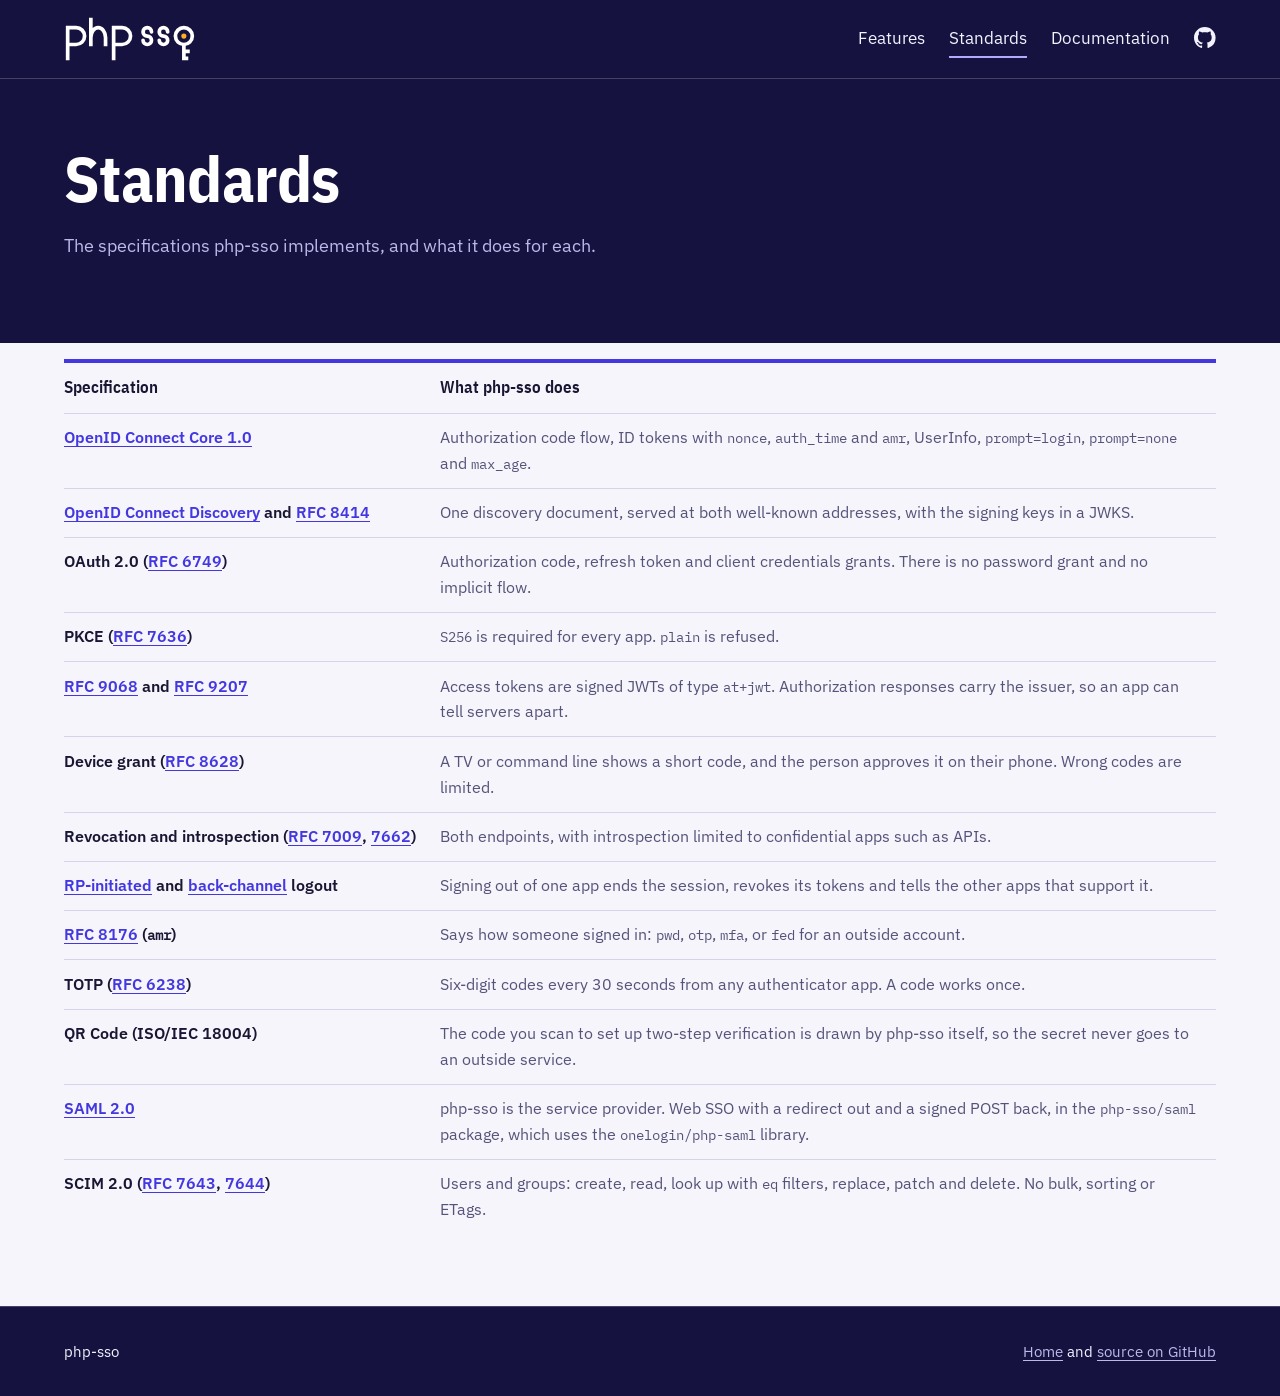
==== standards/index.html @ 942b8411 "Serve the standards page at /standards/ Drop the .html ending, as the documentation sites do. The ol" ====
<!doctype html>
<html lang="en">
<head>
  <meta charset="utf-8">
  <meta name="viewport" content="width=device-width, initial-scale=1">
  <title>Standards: php-sso</title>
  <meta name="description" content="The specifications php-sso implements, and what it does for each: OpenID Connect, OAuth 2.0 with PKCE, SAML, SCIM and authenticator codes.">
  <link rel="canonical" href="https://php-sso.github.io/standards/">
  <link rel="icon" href="/favicon.ico" sizes="48x48">
  <link rel="apple-touch-icon" href="/assets/apple-touch-icon.png">
  <link rel="manifest" href="/assets/site.webmanifest">
  <link rel="icon" href="/assets/favicon.svg" type="image/svg+xml">
  <meta name="theme-color" content="#15123f" media="(prefers-color-scheme: light)">
  <meta name="theme-color" content="#1a1752" media="(prefers-color-scheme: dark)">
  <meta property="og:type" content="website">
  <meta property="og:title" content="Standards: php-sso">
  <meta property="og:description" content="The specifications php-sso implements, and what it does for each.">
  <meta property="og:url" content="https://php-sso.github.io/standards/">
  <meta property="og:image" content="https://php-sso.github.io/assets/og-image.png">
  <meta property="og:image:width" content="1200">
  <meta property="og:image:height" content="630">
  <meta property="og:image:alt" content="php-sso: one sign-in for everything you run">
  <meta name="twitter:card" content="summary_large_image">
  <link rel="preload" href="/assets/fonts/ibm-plex-sans-condensed-latin-700-normal.woff2" as="font" type="font/woff2" crossorigin>
  <link rel="preload" href="/assets/fonts/ibm-plex-sans-latin-400-normal.woff2" as="font" type="font/woff2" crossorigin>
  <link rel="stylesheet" href="/assets/site.css">
</head>
<body>
  <a class="skip" href="#main">Skip to the content</a>

  <header class="top on-night">
    <div class="wrap">
      <a class="brand" href="/"><img src="/assets/php-sso-logo.svg" alt="php-sso" height="40"></a>
      <nav class="nav" aria-label="Main">
        <a href="/#features">Features</a>
        <a href="/standards/" aria-current="page">Standards</a>
        <a href="/#docs">Documentation</a>
        <a class="nav-icon" href="https://github.com/php-sso" aria-label="php-sso on GitHub" title="php-sso on GitHub"><svg viewBox="0 0 16 16" width="22" height="22" aria-hidden="true" focusable="false"><path fill-rule="evenodd" d="M8 0C3.58 0 0 3.58 0 8c0 3.54 2.29 6.53 5.47 7.59.4.07.55-.17.55-.38 0-.19-.01-.82-.01-1.49-2.01.37-2.53-.49-2.69-.94-.09-.23-.48-.94-.82-1.13-.28-.15-.68-.52-.01-.53.63-.01 1.08.58 1.23.82.72 1.21 1.87.87 2.33.66.07-.52.28-.87.51-1.07-1.78-.2-3.64-.89-3.64-3.95 0-.87.31-1.59.82-2.15-.08-.2-.36-1.02.08-2.12 0 0 .67-.21 2.2.82.64-.18 1.32-.27 2-.27.68 0 1.36.09 2 .27 1.53-1.04 2.2-.82 2.2-.82.44 1.1.16 1.92.08 2.12.51.56.82 1.27.82 2.15 0 3.07-1.87 3.75-3.65 3.95.29.25.54.73.54 1.48 0 1.07-.01 1.93-.01 2.2 0 .21.15.46.55.38A8.013 8.013 0 0016 8c0-4.42-3.58-8-8-8z"/></svg></a>
      </nav>
    </div>
  </header>

  <main id="main">
    <div class="on-night">
      <div class="wrap page-head">
        <h1>Standards</h1>
        <p>The specifications php-sso implements, and what it does for each.</p>
      </div>
    </div>

    <div class="wrap page-body">
      <div class="table-wrap">
        <table>
          <thead><tr><th>Specification</th><th>What php-sso does</th></tr></thead>
          <tbody>
            <tr><td><a href="https://openid.net/specs/openid-connect-core-1_0.html">OpenID Connect Core 1.0</a></td><td>Authorization code flow, ID tokens with <code>nonce</code>, <code>auth_time</code> and <code>amr</code>, UserInfo, <code>prompt=login</code>, <code>prompt=none</code> and <code>max_age</code>.</td></tr>
            <tr><td><a href="https://openid.net/specs/openid-connect-discovery-1_0.html">OpenID Connect Discovery</a> and <a href="https://www.rfc-editor.org/rfc/rfc8414">RFC 8414</a></td><td>One discovery document, served at both well-known addresses, with the signing keys in a JWKS.</td></tr>
            <tr><td>OAuth 2.0 (<a href="https://www.rfc-editor.org/rfc/rfc6749">RFC 6749</a>)</td><td>Authorization code, refresh token and client credentials grants. There is no password grant and no implicit flow.</td></tr>
            <tr><td>PKCE (<a href="https://www.rfc-editor.org/rfc/rfc7636">RFC 7636</a>)</td><td><code>S256</code> is required for every app. <code>plain</code> is refused.</td></tr>
            <tr><td><a href="https://www.rfc-editor.org/rfc/rfc9068">RFC 9068</a> and <a href="https://www.rfc-editor.org/rfc/rfc9207">RFC 9207</a></td><td>Access tokens are signed JWTs of type <code>at+jwt</code>. Authorization responses carry the issuer, so an app can tell servers apart.</td></tr>
            <tr><td>Device grant (<a href="https://www.rfc-editor.org/rfc/rfc8628">RFC 8628</a>)</td><td>A TV or command line shows a short code, and the person approves it on their phone. Wrong codes are limited.</td></tr>
            <tr><td>Revocation and introspection (<a href="https://www.rfc-editor.org/rfc/rfc7009">RFC 7009</a>, <a href="https://www.rfc-editor.org/rfc/rfc7662">7662</a>)</td><td>Both endpoints, with introspection limited to confidential apps such as APIs.</td></tr>
            <tr><td><a href="https://openid.net/specs/openid-connect-rpinitiated-1_0.html">RP-initiated</a> and <a href="https://openid.net/specs/openid-connect-backchannel-1_0.html">back-channel</a> logout</td><td>Signing out of one app ends the session, revokes its tokens and tells the other apps that support it.</td></tr>
            <tr><td><a href="https://www.rfc-editor.org/rfc/rfc8176">RFC 8176</a> (<code>amr</code>)</td><td>Says how someone signed in: <code>pwd</code>, <code>otp</code>, <code>mfa</code>, or <code>fed</code> for an outside account.</td></tr>
            <tr><td>TOTP (<a href="https://www.rfc-editor.org/rfc/rfc6238">RFC 6238</a>)</td><td>Six-digit codes every 30 seconds from any authenticator app. A code works once.</td></tr>
            <tr><td>QR Code (ISO/IEC 18004)</td><td>The code you scan to set up two-step verification is drawn by php-sso itself, so the secret never goes to an outside service.</td></tr>
            <tr><td><a href="https://docs.oasis-open.org/security/saml/Post2.0/sstc-saml-tech-overview-2.0.html">SAML 2.0</a></td><td>php-sso is the service provider. Web SSO with a redirect out and a signed POST back, in the <code>php-sso/saml</code> package, which uses the <code>onelogin/php-saml</code> library.</td></tr>
            <tr><td>SCIM 2.0 (<a href="https://www.rfc-editor.org/rfc/rfc7643">RFC 7643</a>, <a href="https://www.rfc-editor.org/rfc/rfc7644">7644</a>)</td><td>Users and groups: create, read, look up with <code>eq</code> filters, replace, patch and delete. No bulk, sorting or ETags.</td></tr>
          </tbody>
        </table>
      </div>
    </div>
  </main>

  <footer class="on-night">
    <div class="wrap">
      <span>php-sso</span>
      <span><a href="/">Home</a> and <a href="https://github.com/php-sso">source on GitHub</a></span>
    </div>
  </footer>
</body>
</html>
---- assets/site.css ----
/* php-sso marketing site. Plain CSS, no build step.
   Deep indigo bands open every page. Colour carries meaning: each way into php-sso has its own hue. */

@font-face { font-family: "IBM Plex Sans"; font-weight: 400; font-style: normal; font-display: swap; src: url("fonts/ibm-plex-sans-latin-400-normal.woff2") format("woff2"); }
@font-face { font-family: "IBM Plex Sans"; font-weight: 600; font-style: normal; font-display: swap; src: url("fonts/ibm-plex-sans-latin-600-normal.woff2") format("woff2"); }
@font-face { font-family: "IBM Plex Sans Condensed"; font-weight: 600; font-style: normal; font-display: swap; src: url("fonts/ibm-plex-sans-condensed-latin-600-normal.woff2") format("woff2"); }
@font-face { font-family: "IBM Plex Sans Condensed"; font-weight: 700; font-style: normal; font-display: swap; src: url("fonts/ibm-plex-sans-condensed-latin-700-normal.woff2") format("woff2"); }
@font-face { font-family: "IBM Plex Mono"; font-weight: 400; font-style: normal; font-display: swap; src: url("fonts/ibm-plex-mono-latin-400-normal.woff2") format("woff2"); }

:root {
  color-scheme: light dark;
  --paper: #f6f5fb;
  --surface: #ffffff;
  --wash: #ebe9f7;
  --ink: #181633;
  --muted: #55537a;
  --line: #d6d3ea;
  --primary: #4338e0;
  --primary-ink: #ffffff;
  --focus: #4338e0;
  --mark: #fff1c2;
  --mark-ink: #5c4300;

  --night: #15123f;
  --hub: #4f46e5;

  /* The ways in, by colour (these are the deeper versions for light backgrounds). */
  --c-password: #2f5fe0;
  --c-saml: #0b8e80;
  --c-social: #b7791f;
  --c-scim: #be3c79;
  --c-oidc: #4a8a1c;
  --c-core: #4338e0;

  --sans: "IBM Plex Sans", system-ui, -apple-system, "Segoe UI", sans-serif;
  --display: "IBM Plex Sans Condensed", "IBM Plex Sans", system-ui, -apple-system, "Segoe UI", sans-serif;
  --mono: "IBM Plex Mono", ui-monospace, "SF Mono", Menlo, Consolas, monospace;

  --gutter: clamp(1rem, 4vw, 2rem);
  --measure: 38rem;
}

@media (prefers-color-scheme: dark) {
  :root {
    --paper: #0c0a24;
    --surface: #16133f;
    --wash: #1a1750;
    --ink: #ecebfa;
    --muted: #aeabd8;
    --line: #2c2865;
    --primary: #a39dff;
    --primary-ink: #0c0a24;
    --focus: #a39dff;
    --mark: #3a3012;
    --mark-ink: #ffe08a;
    --night: #1a1752;
    --c-password: #7aa7ff;
    --c-saml: #3cc9b5;
    --c-social: #f2b84b;
    --c-scim: #e77ba6;
    --c-oidc: #8ad46a;
    --c-core: #a39dff;
  }
}

/* A deep indigo band. Everything inside reads its colours from these, so one component works on both. */
.on-night {
  --ink: #f3f2ff;
  --muted: #bcb9ea;
  --line: rgba(255, 255, 255, 0.2);
  --surface: rgba(255, 255, 255, 0.07);
  --primary: #b1abff;
  --primary-ink: #15123f;
  --focus: #ffffff;
  --c-password: #7aa7ff;
  --c-saml: #3cc9b5;
  --c-social: #f2b84b;
  --c-scim: #e77ba6;
  --c-oidc: #8ad46a;
  --c-core: #b1abff;
  background: var(--night);
  color: var(--ink);
}

*, *::before, *::after { box-sizing: border-box; }
html { -webkit-text-size-adjust: 100%; scroll-padding-top: 1rem; }
body { margin: 0; background: var(--paper); color: var(--ink); font: 400 1.0625rem/1.65 var(--sans); }
img, svg { max-width: 100%; }
a { color: var(--primary); text-underline-offset: 0.2em; }
a:hover { text-decoration-thickness: 2px; }
:focus-visible { outline: 3px solid var(--focus); outline-offset: 2px; border-radius: 2px; }
code, pre, kbd { font-family: var(--mono); font-size: 0.9em; }
p { margin: 0 0 1em; }
h1, h2, h3 { font-family: var(--display); font-weight: 700; line-height: 1.1; letter-spacing: -0.01em; margin: 0; text-wrap: balance; }
h2 { font-size: clamp(1.85rem, 3.4vw, 2.6rem); }
h3 { font-size: 1.25rem; font-weight: 600; }
ul, ol { padding-left: 1.2em; margin: 0 0 1em; }
li { margin-bottom: 0.4em; }
.sr { position: absolute; width: 1px; height: 1px; overflow: hidden; clip: rect(0 0 0 0); white-space: nowrap; }

.wrap { width: min(100% - 2 * var(--gutter), 72rem); margin-inline: auto; }
.skip { position: absolute; left: -999px; top: 0; background: #fff; color: var(--night); padding: 0.6rem 1rem; z-index: 10; }
.skip:focus { left: var(--gutter); }

/* Header */
.top { border-bottom: 1px solid var(--line); }
.top .wrap { display: flex; flex-wrap: wrap; align-items: center; justify-content: space-between; gap: 0.5rem 2rem; padding-block: 1rem; }
.brand { font: 700 1.5rem/1 var(--display); letter-spacing: -0.01em; color: var(--ink); text-decoration: none; display: inline-flex; align-items: center; gap: 0.6rem; }
.brand img { width: auto; height: 2.9rem; display: block; }
.nav { display: flex; flex-wrap: wrap; gap: 0.25rem 1.5rem; }
.nav a { color: var(--ink); text-decoration: none; padding-block: 0.25rem; border-bottom: 2px solid transparent; }
.nav a:hover, .nav a[aria-current="page"] { border-bottom-color: var(--c-core); }
@media (max-width: 30rem) { .nav { gap: 0.25rem 1.1rem; font-size: 0.97rem; } }
.nav .nav-icon { display: inline-flex; align-items: center; }
.nav .nav-icon svg { display: block; width: 1.35rem; height: 1.35rem; fill: currentColor; }

/* Buttons */
.btn { display: inline-block; font: 600 1rem/1 var(--sans); padding: 0.9rem 1.3rem; border: 2px solid var(--primary); background: var(--primary); color: var(--primary-ink); border-radius: 4px; text-decoration: none; cursor: pointer; }
.btn:hover { text-decoration: underline; }
.actions { display: flex; flex-wrap: wrap; gap: 0.75rem 1.5rem; align-items: center; margin-top: 1.75rem; }

/* Hero: the headline, and three passes: three people who got in in three ways */
.hero { padding-block: clamp(2.5rem, 7vw, 5rem) clamp(3rem, 7vw, 5rem); }
.hero .wrap { display: grid; gap: 3rem 4rem; align-items: center; }
@media (min-width: 62rem) { .hero .wrap { grid-template-columns: minmax(0, 1.05fr) minmax(0, 0.95fr); } }
.hero h1 { font-size: clamp(2.8rem, 6vw, 5rem); line-height: 0.98; letter-spacing: -0.02em; color: #fff; }
.lead { font-size: 1.25rem; line-height: 1.55; color: var(--muted); max-width: var(--measure); margin-top: 1.25rem; }

.passes { margin: 0; }
.passes figcaption { margin-top: 1.1rem; max-width: 27rem; margin-inline: auto 0; font-size: 0.95rem; line-height: 1.5; color: var(--muted); }
.stack { position: relative; height: 23.6rem; width: min(100%, 27rem); margin-inline: auto 0; }
.pass { --on: #15123f; position: absolute; width: calc(100% - 3rem); background: #ffffff; color: #181633; border-radius: 10px; overflow: hidden; box-shadow: 0 22px 44px -20px rgba(4, 3, 24, 0.75); animation: settle 0.7s cubic-bezier(0.2, 0.7, 0.2, 1) both; }
.pass header { display: flex; align-items: center; gap: 0.85rem; background: var(--c); color: var(--on); padding: 0.75rem 1rem; }
.avatar { flex: none; width: 2.4rem; height: 2.4rem; border-radius: 50%; background: var(--on); color: var(--c); display: grid; place-items: center; font: 700 1rem/1 var(--display); font-style: normal; }
.pass header b { display: block; font: 700 1.3rem/1.1 var(--display); letter-spacing: -0.01em; }
.pass header span { display: block; font-size: 0.85rem; font-weight: 600; line-height: 1.3; margin-top: 0.1rem; }
.pass dl { margin: 0; padding: 0.6rem 1rem 0.7rem; font-size: 0.92rem; }
.pass dl div { display: flex; gap: 0.75rem; padding: 0.25rem 0; border-top: 1px solid #e4e2f1; }
.pass dl div:first-child { border-top: 0; }
.pass dt { flex: none; width: 4.2rem; color: #55537a; }
.pass dd { margin: 0; }
.pass .amr { margin: 0; padding: 0.7rem 1rem; background: #f2f0fb; border-top: 1px solid #e4e2f1; font-size: 0.85rem; }
.pass mark { background: #fff1c2; color: #5c4300; padding: 0.1em 0.3em; border-radius: 2px; }
.p3 { top: 0; left: 3rem; animation-delay: 0.1s; }
.p2 { top: 4.3rem; left: 1.5rem; animation-delay: 0.3s; }
.p1 { top: 8.6rem; left: 0; animation-delay: 0.5s; }
@keyframes settle { from { opacity: 0; transform: translateY(1.5rem); } to { opacity: 1; transform: none; } }
@media (prefers-reduced-motion: reduce) { .pass { animation: none; } }

/* Narrower than two columns: the passes stack, each fully visible */
@media (max-width: 61.99rem) {
  .stack { position: static; height: auto; display: grid; gap: 1rem; width: 100%; max-width: 30rem; margin-inline: 0; }
  .pass { position: static; width: 100%; }
  .passes figcaption { margin-inline: 0; }
}

/* The sign-in you can try */
.try { border: 1px solid var(--line); border-radius: 8px; background: var(--surface); overflow: hidden; }
.try-bar { display: flex; align-items: center; gap: 0.75rem; padding: 0.55rem 0.9rem; background: var(--wash); border-bottom: 1px solid var(--line); font: 400 0.8rem/1.2 var(--mono); color: var(--muted); }
.try-bar i { width: 0.6rem; height: 0.6rem; border-radius: 50%; background: var(--line); display: inline-block; }
.try-body { padding: 1.25rem 1.25rem 1rem; min-height: 15rem; }
.try-body .step-title { font: 700 1.5rem/1.15 var(--display); letter-spacing: -0.01em; margin: 0 0 0.4rem; color: var(--ink); }
.try-body p { color: var(--muted); font-size: 0.97rem; line-height: 1.55; margin-bottom: 0.9rem; }
.try label { display: block; font-weight: 600; font-size: 0.95rem; margin-bottom: 0.3rem; }
.try input[type="email"], .try input[type="password"], .try input[type="text"] { width: 100%; font: 400 1rem/1.3 var(--sans); padding: 0.65rem 0.75rem; border: 1px solid var(--muted); border-radius: 4px; background: var(--paper); color: var(--ink); }
.try .row { display: flex; flex-wrap: wrap; gap: 0.5rem 0.75rem; margin-top: 0.9rem; align-items: center; }
.try .try-btn { font: 600 0.97rem/1 var(--sans); padding: 0.7rem 1.1rem; border-radius: 4px; border: 2px solid var(--primary); background: var(--primary); color: var(--primary-ink); cursor: pointer; }
.try .try-btn:hover { text-decoration: underline; }
.try .link { font: 400 0.95rem/1.3 var(--sans); background: none; border: 0; padding: 0.2rem 0; color: var(--primary); text-decoration: underline; text-underline-offset: 0.2em; cursor: pointer; }
.try .chips { display: flex; flex-wrap: wrap; gap: 0.4rem 1rem; margin-top: 0.6rem; font-size: 0.9rem; }
.try .err { background: var(--mark); color: var(--mark-ink); padding: 0.4rem 0.6rem; border-radius: 4px; margin: 0.6rem 0 0; font-size: 0.92rem; }
.try .try-switch { display: flex; gap: 0.6rem; align-items: flex-start; margin: 0; padding: 0.8rem 1.25rem; border-top: 1px solid var(--line); font-size: 0.95rem; font-weight: 400; cursor: pointer; }
.try .try-switch input { margin-top: 0.3rem; flex: none; width: 1.05rem; height: 1.05rem; accent-color: var(--primary); }
.try .try-switch span { color: var(--muted); }
.try .try-switch b { display: block; color: var(--ink); font-weight: 600; }
.try-token { border-top: 1px solid var(--line); background: var(--wash); padding: 1rem 1.25rem 1.1rem; }
.try-token h3 { font-size: 1.05rem; margin-bottom: 0.5rem; }
.try-token pre { margin: 0; overflow-x: auto; font-size: 0.82rem; line-height: 1.6; padding: 0.75rem 0.9rem; background: var(--surface); border: 1px solid var(--line); border-radius: 4px; }
.try-token mark { background: var(--mark); color: var(--mark-ink); padding: 0.1em 0.25em; border-radius: 2px; }
.try-token .why { margin: 0.75rem 0 0.5rem; font-size: 0.95rem; }
.try-fine { font-size: 0.85rem; color: var(--muted); padding: 0.1rem 1.25rem 1rem; margin: 0; }

/* Bands */
.band { padding-block: clamp(3rem, 6vw, 4.75rem); }
.band.wash { background: var(--wash); }
.band-head { max-width: var(--measure); margin-bottom: 2rem; }
.band-head p { color: var(--muted); margin: 0.9rem 0 0; }

/* The ledger of what you get: each group has its own colour and its own rows */
.group { --gc: var(--c-core); display: grid; gap: 0.75rem 2.5rem; padding-block: 1.5rem; border-top: 4px solid var(--gc); }
@media (min-width: 52rem) { .group { grid-template-columns: 12rem minmax(0, 1fr); } .group > h3 { position: sticky; top: 1rem; align-self: start; } }
.group > h3 { color: var(--ink); }
.group dl { margin: 0; }
.group .item { display: grid; gap: 0.15rem 2rem; padding-block: 0.85rem; border-top: 1px solid var(--line); }
.group .item:first-child { border-top: 0; padding-top: 0; }
@media (min-width: 52rem) { .group .item { grid-template-columns: 15rem minmax(0, 1fr); } }
.group dt { font-weight: 600; }
.group dd { margin: 0; color: var(--muted); max-width: var(--measure); }

/* Two columns of prose next to a block */
.split { display: grid; gap: 2rem 3.5rem; align-items: start; }
@media (min-width: 56rem) { .split { grid-template-columns: minmax(0, 1fr) minmax(0, 1.1fr); } }
.split p { max-width: var(--measure); }

.facts { --fc: var(--c-core); margin: 0; border: 1px solid var(--line); border-top: 4px solid var(--fc); border-radius: 0 0 6px 6px; background: var(--surface); }
.facts div { display: grid; gap: 0.1rem 1.5rem; padding: 0.75rem 1rem; border-top: 1px solid var(--line); }
.facts div:first-child { border-top: 0; }
@media (min-width: 40rem) { .facts div { grid-template-columns: 7.5rem minmax(0, 1fr); } }
.facts dt { font-weight: 600; }
.facts dd { margin: 0; overflow-wrap: anywhere; }

/* SAML and SCIM, each in its own colour */
.lanes { display: grid; gap: 2rem 3rem; }
@media (min-width: 48rem) { .lanes { grid-template-columns: 1fr 1fr; } }
.lane { --lc: var(--c-core); border-top: 4px solid var(--lc); padding-top: 0.9rem; }
.lane h3 { margin-bottom: 0.8rem; }
.lane ul { padding-left: 1.1em; max-width: var(--measure); }
.lane li::marker { color: var(--lc); }

.plain { max-width: var(--measure); }
.notgot { columns: 1; margin-top: 1rem; max-width: 46rem; }
@media (min-width: 48rem) { .notgot { columns: 2; column-gap: 3rem; } }
.notgot li { break-inside: avoid; color: var(--muted); }

/* Tables on the standards page */
.table-wrap { overflow-x: auto; }
table { width: 100%; border-collapse: collapse; font-size: 0.98rem; }
th, td { text-align: left; vertical-align: top; padding: 0.7rem 1rem 0.7rem 0; border-top: 1px solid var(--line); }
thead th { border-top: 4px solid var(--c-core); font-family: var(--display); font-weight: 600; font-size: 1.05rem; }
td:first-child { font-weight: 600; white-space: nowrap; padding-right: 1.5rem; }
td:nth-child(2) { color: var(--muted); }

.page-head { padding-block: clamp(2.5rem, 6vw, 4rem); }
.page-head h1 { font-size: clamp(2.4rem, 5.5vw, 4rem); color: #fff; }
.page-head p { color: var(--muted); font-size: 1.15rem; max-width: var(--measure); margin-top: 1rem; }
.page-body { padding-block: 1rem clamp(3rem, 6vw, 4.5rem); }

footer { padding-block: 2rem; color: var(--muted); font-size: 0.95rem; border-top: 1px solid var(--line); }
footer .wrap { display: flex; flex-wrap: wrap; gap: 0.5rem 2rem; justify-content: space-between; }
footer a { color: var(--muted); }

@media (prefers-reduced-motion: reduce) { * { scroll-behavior: auto !important; } }

/* The install commands in the Documentation section: on their own line, never broken in the middle. */
#docs dd code { white-space: nowrap; }
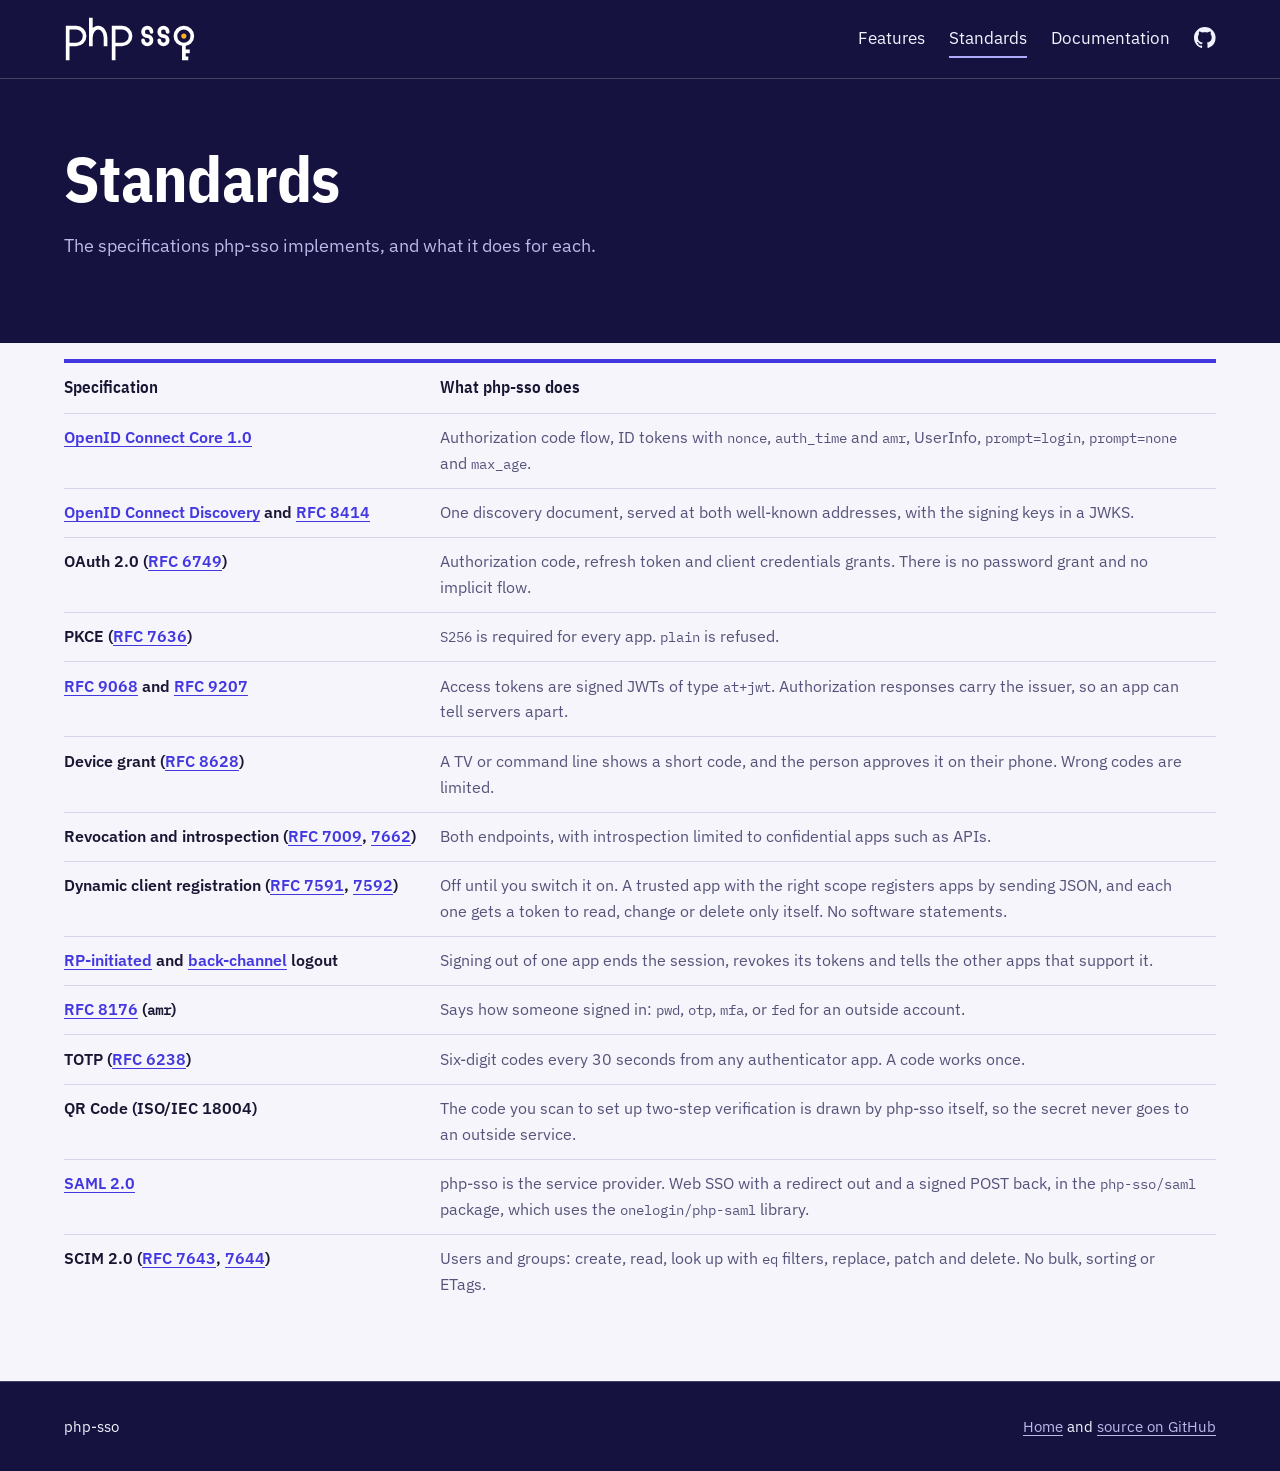
==== commit 62c46c1f: "Mention dynamic client registration" ====
--- a/standards/index.html
+++ b/standards/index.html
@@ -60,6 +60,7 @@
             <tr><td><a href="https://www.rfc-editor.org/rfc/rfc9068">RFC 9068</a> and <a href="https://www.rfc-editor.org/rfc/rfc9207">RFC 9207</a></td><td>Access tokens are signed JWTs of type <code>at+jwt</code>. Authorization responses carry the issuer, so an app can tell servers apart.</td></tr>
             <tr><td>Device grant (<a href="https://www.rfc-editor.org/rfc/rfc8628">RFC 8628</a>)</td><td>A TV or command line shows a short code, and the person approves it on their phone. Wrong codes are limited.</td></tr>
             <tr><td>Revocation and introspection (<a href="https://www.rfc-editor.org/rfc/rfc7009">RFC 7009</a>, <a href="https://www.rfc-editor.org/rfc/rfc7662">7662</a>)</td><td>Both endpoints, with introspection limited to confidential apps such as APIs.</td></tr>
+            <tr><td>Dynamic client registration (<a href="https://www.rfc-editor.org/rfc/rfc7591">RFC 7591</a>, <a href="https://www.rfc-editor.org/rfc/rfc7592">7592</a>)</td><td>Off until you switch it on. A trusted app with the right scope registers apps by sending JSON, and each one gets a token to read, change or delete only itself. No software statements.</td></tr>
             <tr><td><a href="https://openid.net/specs/openid-connect-rpinitiated-1_0.html">RP-initiated</a> and <a href="https://openid.net/specs/openid-connect-backchannel-1_0.html">back-channel</a> logout</td><td>Signing out of one app ends the session, revokes its tokens and tells the other apps that support it.</td></tr>
             <tr><td><a href="https://www.rfc-editor.org/rfc/rfc8176">RFC 8176</a> (<code>amr</code>)</td><td>Says how someone signed in: <code>pwd</code>, <code>otp</code>, <code>mfa</code>, or <code>fed</code> for an outside account.</td></tr>
             <tr><td>TOTP (<a href="https://www.rfc-editor.org/rfc/rfc6238">RFC 6238</a>)</td><td>Six-digit codes every 30 seconds from any authenticator app. A code works once.</td></tr>
--- a/assets/site.css
+++ b/assets/site.css
@@ -218,9 +218,6 @@
 .lane li::marker { color: var(--lc); }
 
 .plain { max-width: var(--measure); }
-.notgot { columns: 1; margin-top: 1rem; max-width: 46rem; }
-@media (min-width: 48rem) { .notgot { columns: 2; column-gap: 3rem; } }
-.notgot li { break-inside: avoid; color: var(--muted); }
 
 /* Tables on the standards page */
 .table-wrap { overflow-x: auto; }
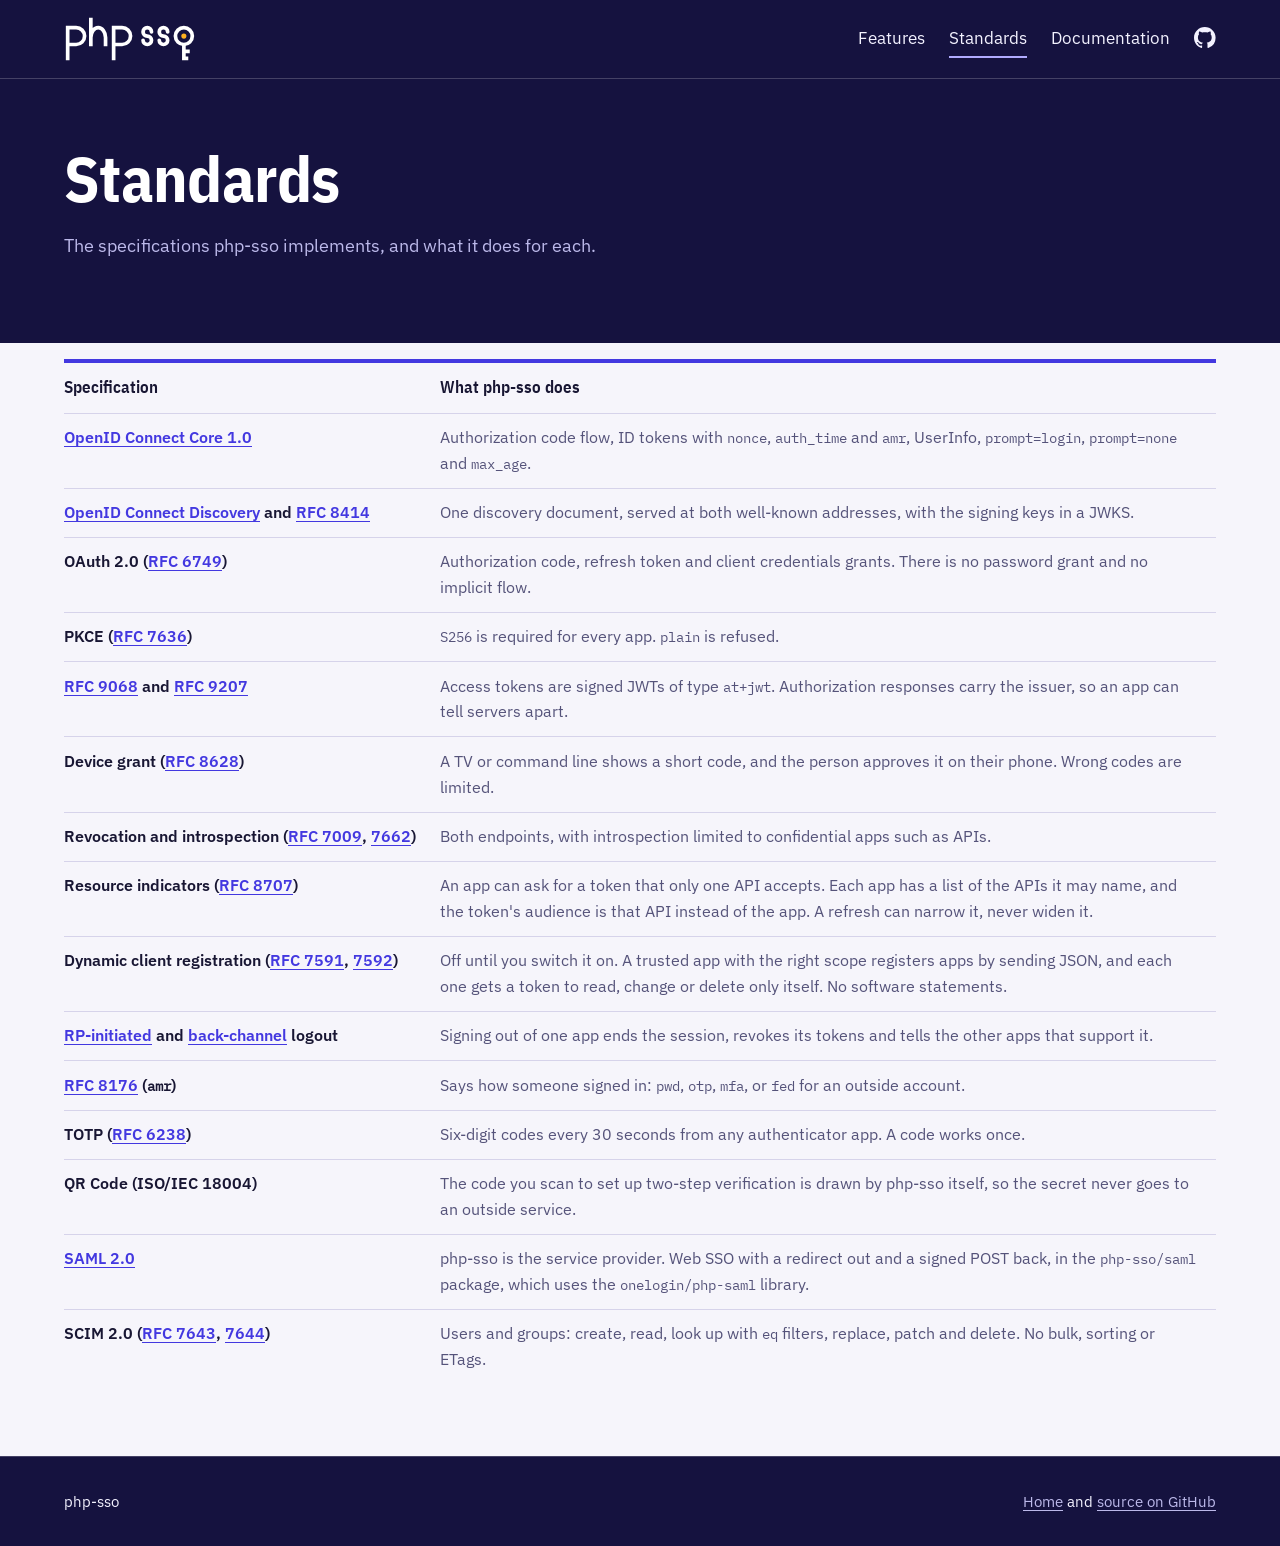
==== commit b24afb54: "Mention resource indicators" ====
--- a/standards/index.html
+++ b/standards/index.html
@@ -60,6 +60,7 @@
             <tr><td><a href="https://www.rfc-editor.org/rfc/rfc9068">RFC 9068</a> and <a href="https://www.rfc-editor.org/rfc/rfc9207">RFC 9207</a></td><td>Access tokens are signed JWTs of type <code>at+jwt</code>. Authorization responses carry the issuer, so an app can tell servers apart.</td></tr>
             <tr><td>Device grant (<a href="https://www.rfc-editor.org/rfc/rfc8628">RFC 8628</a>)</td><td>A TV or command line shows a short code, and the person approves it on their phone. Wrong codes are limited.</td></tr>
             <tr><td>Revocation and introspection (<a href="https://www.rfc-editor.org/rfc/rfc7009">RFC 7009</a>, <a href="https://www.rfc-editor.org/rfc/rfc7662">7662</a>)</td><td>Both endpoints, with introspection limited to confidential apps such as APIs.</td></tr>
+            <tr><td>Resource indicators (<a href="https://www.rfc-editor.org/rfc/rfc8707">RFC 8707</a>)</td><td>An app can ask for a token that only one API accepts. Each app has a list of the APIs it may name, and the token's audience is that API instead of the app. A refresh can narrow it, never widen it.</td></tr>
             <tr><td>Dynamic client registration (<a href="https://www.rfc-editor.org/rfc/rfc7591">RFC 7591</a>, <a href="https://www.rfc-editor.org/rfc/rfc7592">7592</a>)</td><td>Off until you switch it on. A trusted app with the right scope registers apps by sending JSON, and each one gets a token to read, change or delete only itself. No software statements.</td></tr>
             <tr><td><a href="https://openid.net/specs/openid-connect-rpinitiated-1_0.html">RP-initiated</a> and <a href="https://openid.net/specs/openid-connect-backchannel-1_0.html">back-channel</a> logout</td><td>Signing out of one app ends the session, revokes its tokens and tells the other apps that support it.</td></tr>
             <tr><td><a href="https://www.rfc-editor.org/rfc/rfc8176">RFC 8176</a> (<code>amr</code>)</td><td>Says how someone signed in: <code>pwd</code>, <code>otp</code>, <code>mfa</code>, or <code>fed</code> for an outside account.</td></tr>
